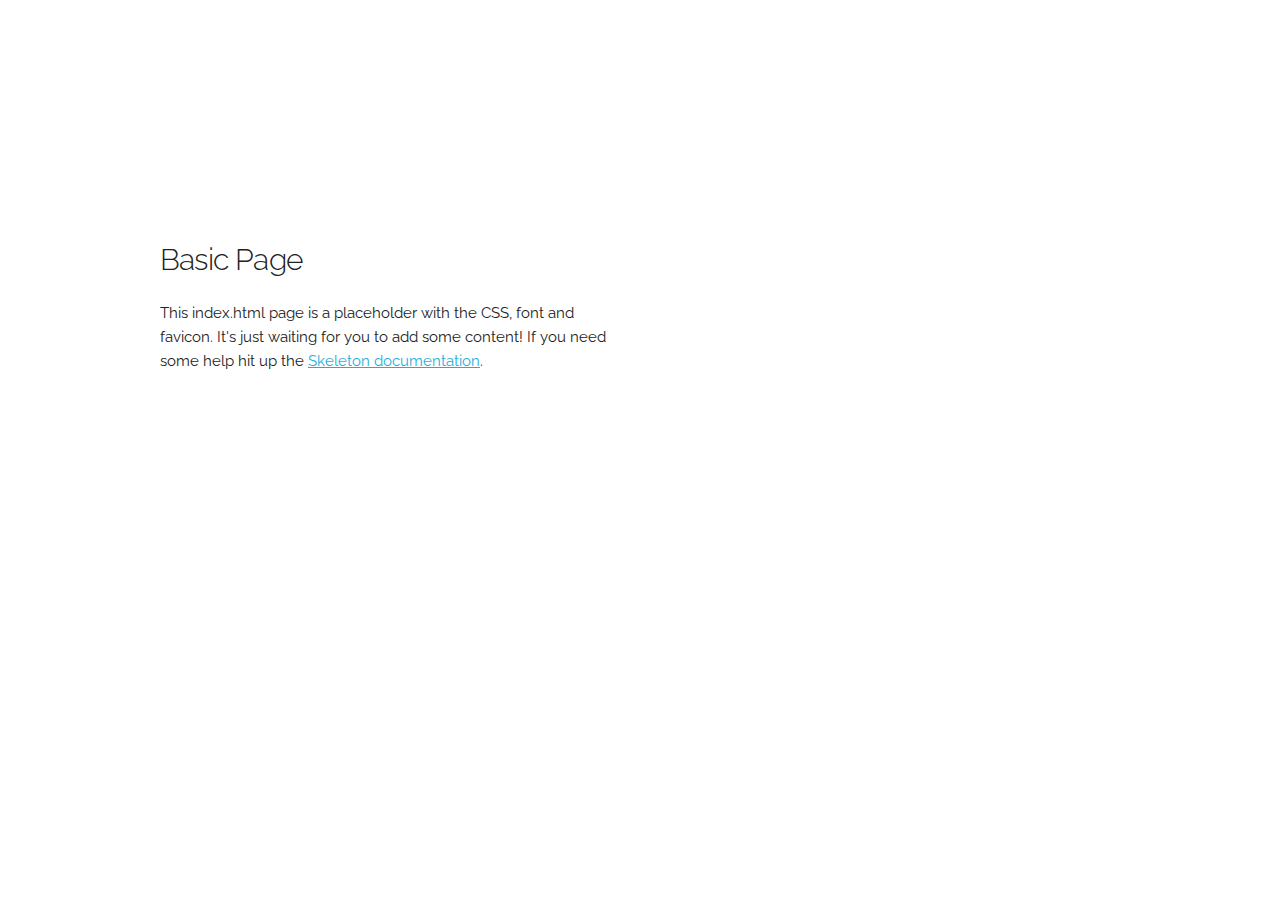
==== index.html @ a952b7f7 "first commit" ====
<!DOCTYPE html>
<html lang="en">
<head>

  <!-- Basic Page Needs
  –––––––––––––––––––––––––––––––––––––––––––––––––– -->
  <meta charset="utf-8">
  <title>Your page title here :)</title>
  <meta name="description" content="">
  <meta name="author" content="">

  <!-- Mobile Specific Metas
  –––––––––––––––––––––––––––––––––––––––––––––––––– -->
  <meta name="viewport" content="width=device-width, initial-scale=1">

  <!-- FONT
  –––––––––––––––––––––––––––––––––––––––––––––––––– -->
  <link href="//fonts.googleapis.com/css?family=Raleway:400,300,600" rel="stylesheet" type="text/css">

  <!-- CSS
  –––––––––––––––––––––––––––––––––––––––––––––––––– -->
  <link rel="stylesheet" href="css/normalize.css">
  <link rel="stylesheet" href="css/skeleton.css">

  <!-- Favicon
  –––––––––––––––––––––––––––––––––––––––––––––––––– -->
  <link rel="icon" type="image/png" href="images/favicon.png">

</head>
<body>

  <!-- Primary Page Layout
  –––––––––––––––––––––––––––––––––––––––––––––––––– -->
  <div class="container">
    <div class="row">
      <div class="one-half column" style="margin-top: 25%">
        <h4>Basic Page</h4>
        <p>This index.html page is a placeholder with the CSS, font and favicon. It's just waiting for you to add some content! If you need some help hit up the <a href="http://www.getskeleton.com">Skeleton documentation</a>.</p>
      </div>
    </div>
  </div>

<!-- End Document
  –––––––––––––––––––––––––––––––––––––––––––––––––– -->
</body>
</html>
---- css/skeleton.css ----
/*
* Skeleton V2.0.4
* Copyright 2014, Dave Gamache
* www.getskeleton.com
* Free to use under the MIT license.
* http://www.opensource.org/licenses/mit-license.php
* 12/29/2014
*/


/* Table of contents
––––––––––––––––––––––––––––––––––––––––––––––––––
- Grid
- Base Styles
- Typography
- Links
- Buttons
- Forms
- Lists
- Code
- Tables
- Spacing
- Utilities
- Clearing
- Media Queries
*/


/* Grid
–––––––––––––––––––––––––––––––––––––––––––––––––– */
.container {
  position: relative;
  width: 100%;
  max-width: 960px;
  margin: 0 auto;
  padding: 0 20px;
  box-sizing: border-box; }
.column,
.columns {
  width: 100%;
  float: left;
  box-sizing: border-box; }

/* For devices larger than 400px */
@media (min-width: 400px) {
  .container {
    width: 85%;
    padding: 0; }
}

/* For devices larger than 550px */
@media (min-width: 550px) {
  .container {
    width: 80%; }
  .column,
  .columns {
    margin-left: 4%; }
  .column:first-child,
  .columns:first-child {
    margin-left: 0; }

  .one.column,
  .one.columns                    { width: 4.66666666667%; }
  .two.columns                    { width: 13.3333333333%; }
  .three.columns                  { width: 22%;            }
  .four.columns                   { width: 30.6666666667%; }
  .five.columns                   { width: 39.3333333333%; }
  .six.columns                    { width: 48%;            }
  .seven.columns                  { width: 56.6666666667%; }
  .eight.columns                  { width: 65.3333333333%; }
  .nine.columns                   { width: 74.0%;          }
  .ten.columns                    { width: 82.6666666667%; }
  .eleven.columns                 { width: 91.3333333333%; }
  .twelve.columns                 { width: 100%; margin-left: 0; }

  .one-third.column               { width: 30.6666666667%; }
  .two-thirds.column              { width: 65.3333333333%; }

  .one-half.column                { width: 48%; }

  /* Offsets */
  .offset-by-one.column,
  .offset-by-one.columns          { margin-left: 8.66666666667%; }
  .offset-by-two.column,
  .offset-by-two.columns          { margin-left: 17.3333333333%; }
  .offset-by-three.column,
  .offset-by-three.columns        { margin-left: 26%;            }
  .offset-by-four.column,
  .offset-by-four.columns         { margin-left: 34.6666666667%; }
  .offset-by-five.column,
  .offset-by-five.columns         { margin-left: 43.3333333333%; }
  .offset-by-six.column,
  .offset-by-six.columns          { margin-left: 52%;            }
  .offset-by-seven.column,
  .offset-by-seven.columns        { margin-left: 60.6666666667%; }
  .offset-by-eight.column,
  .offset-by-eight.columns        { margin-left: 69.3333333333%; }
  .offset-by-nine.column,
  .offset-by-nine.columns         { margin-left: 78.0%;          }
  .offset-by-ten.column,
  .offset-by-ten.columns          { margin-left: 86.6666666667%; }
  .offset-by-eleven.column,
  .offset-by-eleven.columns       { margin-left: 95.3333333333%; }

  .offset-by-one-third.column,
  .offset-by-one-third.columns    { margin-left: 34.6666666667%; }
  .offset-by-two-thirds.column,
  .offset-by-two-thirds.columns   { margin-left: 69.3333333333%; }

  .offset-by-one-half.column,
  .offset-by-one-half.columns     { margin-left: 52%; }

}


/* Base Styles
–––––––––––––––––––––––––––––––––––––––––––––––––– */
/* NOTE
html is set to 62.5% so that all the REM measurements throughout Skeleton
are based on 10px sizing. So basically 1.5rem = 15px :) */
html {
  font-size: 62.5%; }
body {
  font-size: 1.5em; /* currently ems cause chrome bug misinterpreting rems on body element */
  line-height: 1.6;
  font-weight: 400;
  font-family: "Raleway", "HelveticaNeue", "Helvetica Neue", Helvetica, Arial, sans-serif;
  color: #222; }


/* Typography
–––––––––––––––––––––––––––––––––––––––––––––––––– */
h1, h2, h3, h4, h5, h6 {
  margin-top: 0;
  margin-bottom: 2rem;
  font-weight: 300; }
h1 { font-size: 4.0rem; line-height: 1.2;  letter-spacing: -.1rem;}
h2 { font-size: 3.6rem; line-height: 1.25; letter-spacing: -.1rem; }
h3 { font-size: 3.0rem; line-height: 1.3;  letter-spacing: -.1rem; }
h4 { font-size: 2.4rem; line-height: 1.35; letter-spacing: -.08rem; }
h5 { font-size: 1.8rem; line-height: 1.5;  letter-spacing: -.05rem; }
h6 { font-size: 1.5rem; line-height: 1.6;  letter-spacing: 0; }

/* Larger than phablet */
@media (min-width: 550px) {
  h1 { font-size: 5.0rem; }
  h2 { font-size: 4.2rem; }
  h3 { font-size: 3.6rem; }
  h4 { font-size: 3.0rem; }
  h5 { font-size: 2.4rem; }
  h6 { font-size: 1.5rem; }
}

p {
  margin-top: 0; }


/* Links
–––––––––––––––––––––––––––––––––––––––––––––––––– */
a {
  color: #1EAEDB; }
a:hover {
  color: #0FA0CE; }


/* Buttons
–––––––––––––––––––––––––––––––––––––––––––––––––– */
.button,
button,
input[type="submit"],
input[type="reset"],
input[type="button"] {
  display: inline-block;
  height: 38px;
  padding: 0 30px;
  color: #555;
  text-align: center;
  font-size: 11px;
  font-weight: 600;
  line-height: 38px;
  letter-spacing: .1rem;
  text-transform: uppercase;
  text-decoration: none;
  white-space: nowrap;
  background-color: transparent;
  border-radius: 4px;
  border: 1px solid #bbb;
  cursor: pointer;
  box-sizing: border-box; }
.button:hover,
button:hover,
input[type="submit"]:hover,
input[type="reset"]:hover,
input[type="button"]:hover,
.button:focus,
button:focus,
input[type="submit"]:focus,
input[type="reset"]:focus,
input[type="button"]:focus {
  color: #333;
  border-color: #888;
  outline: 0; }
.button.button-primary,
button.button-primary,
input[type="submit"].button-primary,
input[type="reset"].button-primary,
input[type="button"].button-primary {
  color: #FFF;
  background-color: #33C3F0;
  border-color: #33C3F0; }
.button.button-primary:hover,
button.button-primary:hover,
input[type="submit"].button-primary:hover,
input[type="reset"].button-primary:hover,
input[type="button"].button-primary:hover,
.button.button-primary:focus,
button.button-primary:focus,
input[type="submit"].button-primary:focus,
input[type="reset"].button-primary:focus,
input[type="button"].button-primary:focus {
  color: #FFF;
  background-color: #1EAEDB;
  border-color: #1EAEDB; }


/* Forms
–––––––––––––––––––––––––––––––––––––––––––––––––– */
input[type="email"],
input[type="number"],
input[type="search"],
input[type="text"],
input[type="tel"],
input[type="url"],
input[type="password"],
textarea,
select {
  height: 38px;
  padding: 6px 10px; /* The 6px vertically centers text on FF, ignored by Webkit */
  background-color: #fff;
  border: 1px solid #D1D1D1;
  border-radius: 4px;
  box-shadow: none;
  box-sizing: border-box; }
/* Removes awkward default styles on some inputs for iOS */
input[type="email"],
input[type="number"],
input[type="search"],
input[type="text"],
input[type="tel"],
input[type="url"],
input[type="password"],
textarea {
  -webkit-appearance: none;
     -moz-appearance: none;
          appearance: none; }
textarea {
  min-height: 65px;
  padding-top: 6px;
  padding-bottom: 6px; }
input[type="email"]:focus,
input[type="number"]:focus,
input[type="search"]:focus,
input[type="text"]:focus,
input[type="tel"]:focus,
input[type="url"]:focus,
input[type="password"]:focus,
textarea:focus,
select:focus {
  border: 1px solid #33C3F0;
  outline: 0; }
label,
legend {
  display: block;
  margin-bottom: .5rem;
  font-weight: 600; }
fieldset {
  padding: 0;
  border-width: 0; }
input[type="checkbox"],
input[type="radio"] {
  display: inline; }
label > .label-body {
  display: inline-block;
  margin-left: .5rem;
  font-weight: normal; }


/* Lists
–––––––––––––––––––––––––––––––––––––––––––––––––– */
ul {
  list-style: circle inside; }
ol {
  list-style: decimal inside; }
ol, ul {
  padding-left: 0;
  margin-top: 0; }
ul ul,
ul ol,
ol ol,
ol ul {
  margin: 1.5rem 0 1.5rem 3rem;
  font-size: 90%; }
li {
  margin-bottom: 1rem; }


/* Code
–––––––––––––––––––––––––––––––––––––––––––––––––– */
code {
  padding: .2rem .5rem;
  margin: 0 .2rem;
  font-size: 90%;
  white-space: nowrap;
  background: #F1F1F1;
  border: 1px solid #E1E1E1;
  border-radius: 4px; }
pre > code {
  display: block;
  padding: 1rem 1.5rem;
  white-space: pre; }


/* Tables
–––––––––––––––––––––––––––––––––––––––––––––––––– */
th,
td {
  padding: 12px 15px;
  text-align: left;
  border-bottom: 1px solid #E1E1E1; }
th:first-child,
td:first-child {
  padding-left: 0; }
th:last-child,
td:last-child {
  padding-right: 0; }


/* Spacing
–––––––––––––––––––––––––––––––––––––––––––––––––– */
button,
.button {
  margin-bottom: 1rem; }
input,
textarea,
select,
fieldset {
  margin-bottom: 1.5rem; }
pre,
blockquote,
dl,
figure,
table,
p,
ul,
ol,
form {
  margin-bottom: 2.5rem; }


/* Utilities
–––––––––––––––––––––––––––––––––––––––––––––––––– */
.u-full-width {
  width: 100%;
  box-sizing: border-box; }
.u-max-full-width {
  max-width: 100%;
  box-sizing: border-box; }
.u-pull-right {
  float: right; }
.u-pull-left {
  float: left; }


/* Misc
–––––––––––––––––––––––––––––––––––––––––––––––––– */
hr {
  margin-top: 3rem;
  margin-bottom: 3.5rem;
  border-width: 0;
  border-top: 1px solid #E1E1E1; }


/* Clearing
–––––––––––––––––––––––––––––––––––––––––––––––––– */

/* Self Clearing Goodness */
.container:after,
.row:after,
.u-cf {
  content: "";
  display: table;
  clear: both; }


/* Media Queries
–––––––––––––––––––––––––––––––––––––––––––––––––– */
/*
Note: The best way to structure the use of media queries is to create the queries
near the relevant code. For example, if you wanted to change the styles for buttons
on small devices, paste the mobile query code up in the buttons section and style it
there.
*/


/* Larger than mobile */
@media (min-width: 400px) {}

/* Larger than phablet (also point when grid becomes active) */
@media (min-width: 550px) {}

/* Larger than tablet */
@media (min-width: 750px) {}

/* Larger than desktop */
@media (min-width: 1000px) {}

/* Larger than Desktop HD */
@media (min-width: 1200px) {}
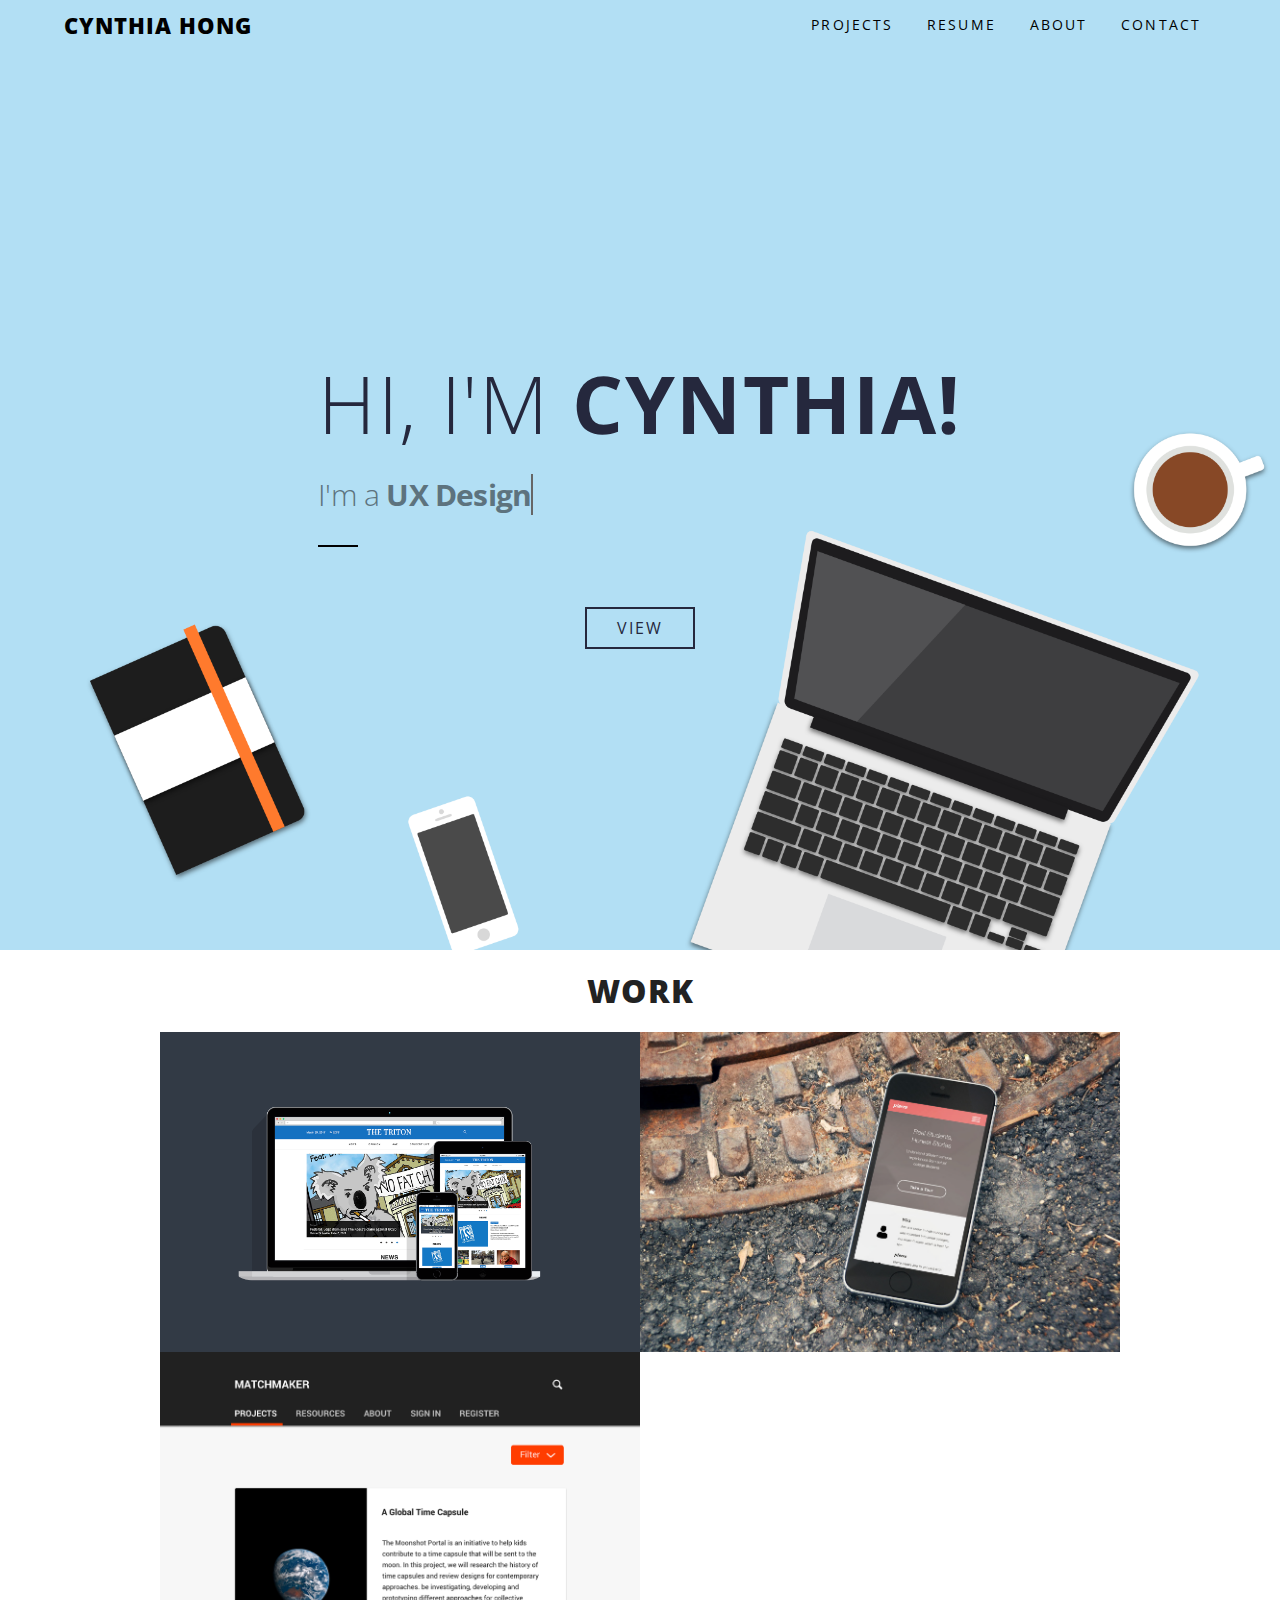
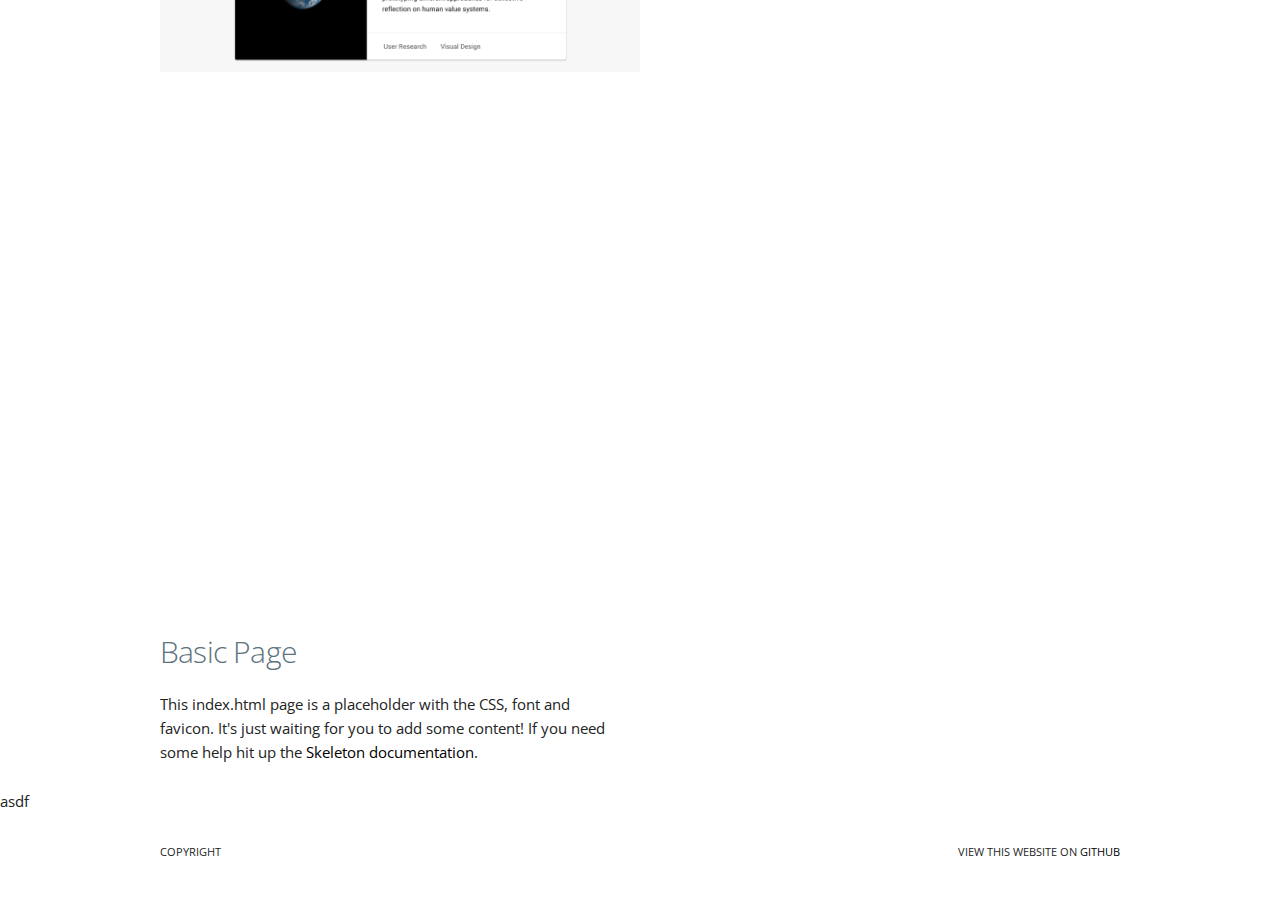
==== commit 611f4cc5: "added background image" ====
--- a/index.html
+++ b/index.html
@@ -1,36 +1,51 @@
 <!DOCTYPE html>
 <html lang="en">
 <head>
-
-  <!-- Basic Page Needs
-  –––––––––––––––––––––––––––––––––––––––––––––––––– -->
   <meta charset="utf-8">
-  <title>Your page title here :)</title>
-  <meta name="description" content="">
-  <meta name="author" content="">
-
-  <!-- Mobile Specific Metas
-  –––––––––––––––––––––––––––––––––––––––––––––––––– -->
+  <title>Cynthia Hong | UX Designer</title>
   <meta name="viewport" content="width=device-width, initial-scale=1">
-
-  <!-- FONT
-  –––––––––––––––––––––––––––––––––––––––––––––––––– -->
-  <link href="//fonts.googleapis.com/css?family=Raleway:400,300,600" rel="stylesheet" type="text/css">
-
-  <!-- CSS
-  –––––––––––––––––––––––––––––––––––––––––––––––––– -->
-  <link rel="stylesheet" href="css/normalize.css">
-  <link rel="stylesheet" href="css/skeleton.css">
-
-  <!-- Favicon
-  –––––––––––––––––––––––––––––––––––––––––––––––––– -->
-  <link rel="icon" type="image/png" href="images/favicon.png">
+  <link href="https://fonts.googleapis.com/css?family=Open+Sans|Source+Sans+Pro" rel="stylesheet">
+  <link rel="stylesheet" href="/css/normalize.css">
+  <link rel="stylesheet" href="/css/skeleton.css">
+  <link rel="stylesheet" href="/css/index.css">
+  <link rel="stylesheet" href="/css/grid.css">
+  <link rel="icon" type="image/png" href="../images/favicon.png">
 
 </head>
 <body>
 
-  <!-- Primary Page Layout
-  –––––––––––––––––––––––––––––––––––––––––––––––––– -->
+  <div class="background-home">
+  <div id="navbar"></div>
+<header>
+  <div class="hero fadeInDown">
+  <h3 class="name">HI, I'M <strong>CYNTHIA!</strong> </h3>
+    <h4> I'm a <strong>
+  <span
+     class="txt-rotate"
+     data-period="2000"
+     data-rotate='[ "UX Designer.", "Cognitive Science w/ HCI major.", "dog enthusiast." ]'></span></h4> </strong>
+     <hr>
+     <center>
+     <a href="#work" class="button"> View </a>
+   </center>
+</header>
+</div>
+
+</div>
+<div class="container">
+<h3 class="page-title work" id="work">
+  Work
+</h3>
+
+<ul>
+  <li><p>The Triton</p></li>
+  <li><p>Pierre </p></li>
+  <li><p>Moonshot</p></li>
+  <li><p>Mobile Playlist Management</p></li>
+  <li><p>Visual Design</p></li>
+</ul>
+</div>
+
   <div class="container">
     <div class="row">
       <div class="one-half column" style="margin-top: 25%">
@@ -39,8 +54,13 @@
       </div>
     </div>
   </div>
-
+<div class="text">
+  asdf
+</div>
+<div id="footer"></div>
 <!-- End Document
   –––––––––––––––––––––––––––––––––––––––––––––––––– -->
+  <script src="https://ajax.googleapis.com/ajax/libs/jquery/3.1.1/jquery.min.js"></script>
+  <script type="text/javascript" src="js/index.js"></script>
 </body>
 </html>
--- a/css/skeleton.css
+++ b/css/skeleton.css
@@ -157,10 +157,10 @@
 
 /* Links
 –––––––––––––––––––––––––––––––––––––––––––––––––– */
-a {
+/*a {
   color: #1EAEDB; }
 a:hover {
-  color: #0FA0CE; }
+  color: #0FA0CE; } */
 
 
 /* Buttons
@@ -366,7 +366,7 @@
   max-width: 100%;
   box-sizing: border-box; }
 .u-pull-right {
-  float: right; }
+  float: right; list-style: none;}
 .u-pull-left {
   float: left; }
 
--- a/css/index.css
+++ b/css/index.css
@@ -0,0 +1,300 @@
+/*@font-face {
+  font-family: 'Futura';
+  src:
+       url('Futura.ttf')  format('truetype');
+} */
+@import url('https://fonts.googleapis.com/css?family=Open+Sans:300,400,800');
+
+nav, h3, h4, footer, body, html{/*
+  font-family: 'Futura'; */
+  font-family: 'Open Sans', sans-serif;
+}
+
+p{
+  font-family: 'Open Sans', sans-serif;
+}
+
+#logo{
+  font-size: 22px;
+  letter-spacing: 1px;
+  text-transform: uppercase;
+  text-decoration: none;
+  float: left;
+  margin:0;
+  display: table;
+  font-weight: 800;
+}
+
+nav {
+  width: 100%;
+  height: 50px;
+  padding: 0 5%;
+  box-sizing: border-box;
+}
+
+nav::after {
+  content: '';
+  position: absolute;
+  bottom: 0;
+  left: 0;
+  right: 0;
+  height: 0.5em;
+  z-index: 1;
+  -webkit-transition: all 0.3s ease-in-out;
+  transition: all 0.3s ease-in-out;
+}
+
+@media only screen and (max-width: 640px) {
+  nav {
+    padding: 0 5%;
+  }
+}
+nav #logo {
+  float: left;
+  line-height: 50px;
+}
+nav #nav-container {
+  text-align: right;
+}
+
+@media only screen and (max-width: 640px) {
+  nav #nav-container {
+    position: absolute;
+    max-height: 0px;
+    overflow: hidden;
+    left: 0;
+    top: 50px;
+    width: 100%;
+    -webkit-transition: max-height 0.2s ease-in-out;
+    transition: max-height 0.2s ease-in-out;
+  }
+}
+nav #nav-container a {
+  margin-top: 10px;
+  line-height: 30px;
+  -webkit-transition: all 100ms ease-in-out;
+  transition: all 100ms ease-in-out;
+  display: inline-block;
+  width: auto;
+  margin: 10px 15px;
+  color: black;
+  cursor: pointer;
+  font-size: 14px;
+  letter-spacing: 0.15em;
+}
+
+nav #nav-toggle {
+  float: right;
+  display: none;
+  line-height: 50px;
+  cursor: pointer;
+}
+@media only screen and (max-width: 767px) {
+  nav #nav-toggle {
+    display: block;
+  }
+}
+
+h1,h2 {
+  font-weight: 200;
+  margin: 0.4em 0;
+}
+
+h1 { font-size: 3.5em;
+}
+
+h3.name{
+  font-size: 80px;
+  letter-spacing: 0.02em;
+  color: #25283D;
+}
+
+h3.page-title{
+  letter-spacing: 1px;
+  text-transform: uppercase;
+  text-align: center;
+  font: 32px/42px 'Open Sans', sans-serif;
+  font-weight: 800;
+  margin: 2rem;
+}
+
+h4{
+  color: #5D737E;
+}
+
+.background-home{/*
+  background-image: url("../images/lake.jpg"); */
+  background-image: url("../images/Workspace.png");
+  width: 100%;
+  background-color: #b2dff4;
+  background-size: cover;
+  background-position: 50% 50%;
+}
+
+header {
+  z-index: -99;
+  height: 100vh;/*
+  background-image: url("../images/lake.jpg"); */
+  width: 100%;
+/*  background-color: #00c4cc; */
+  background-size: cover;
+  background-position: 50% 50%;
+  display: -webkit-box;
+  display: -ms-flexbox;
+  display: flex;
+  -webkit-box-orient: vertical;
+  -webkit-box-direction: normal;
+      -ms-flex-direction: column;
+          flex-direction: column;
+  -webkit-box-pack: center;
+      -ms-flex-pack: center;
+          justify-content: center;
+  -webkit-box-align: center;
+      -ms-flex-align: center;
+          align-items: center;
+}
+
+footer{
+  /*
+  background-color: #14171a; */
+  width: 100%;
+  height: 30px;
+  font-size: 11px;
+  text-transform: uppercase;
+  padding-top: 30px;
+  padding-bottom: 30px;
+}
+
+.view-portfolio{
+  float: right;
+}
+
+hr{
+  margin-bottom: 6rem;
+    border-width: 0;
+    border-top: 2px solid #000;
+    width: 40px;
+    text-align: left;
+    margin-left: 0;
+}
+
+.hero{
+  padding: 0 5%;
+}
+
+/* animation for hover links from http://tobiasahlin.com/blog/css-trick-animating-link-underlines/ */
+a {
+  position: relative;
+  color: #000;
+  text-decoration: none;
+  cursor: pointer;
+}
+
+a:hover {
+  color: #000;
+}
+
+.underline:before {
+  line-height: 30px;
+  content: "";
+  position: absolute;
+  width: 100%;
+  height: 2px;
+  bottom: 0;
+  background-color: #000;
+  visibility: hidden;
+  -webkit-transform: scaleX(0);
+  transform: scaleX(0);
+  -webkit-transition: all 0.3s ease-in-out 0s;
+  transition: all 0.3s ease-in-out 0s;
+}
+
+.underline:hover:before {
+  visibility: visible;
+  -webkit-transform: scaleX(1);
+  transform: scaleX(1);
+}
+
+
+a.back-to-top {
+	display: none;
+	width: 60px;
+	height: 60px;
+	text-indent: -9999px;
+	position: fixed;
+	z-index: 999;
+	right: 20px;
+	bottom: 20px;
+	background: url("../images/up-arrow.svg") no-repeat center 43%;
+
+}
+
+@keyframes fadeIn {
+  from {
+    opacity: 0;
+  }
+
+  to {
+    opacity: 1;
+  }
+}
+
+.fadeIn {
+  -webkit-animation-name: fadeIn;
+  animation-name: fadeIn;
+}
+
+@-webkit-keyframes fadeInDown {
+  from {
+    opacity: 0;
+    -webkit-transform: translate3d(0, -100%, 0);
+    transform: translate3d(0, -100%, 0);
+  }
+
+  to {
+    opacity: 1;
+    -webkit-transform: none;
+    transform: none;
+  }
+}
+
+@keyframes fadeInDown {
+  from {
+    opacity: 0;
+    -webkit-transform: translate3d(0, -100%, 0);
+    transform: translate3d(0, -100%, 0);
+  }
+
+  to {
+    opacity: 1;
+    -webkit-transform: none;
+    transform: none;
+  }
+}
+
+.fadeInDown {
+  -webkit-animation-name: fadeInDown;
+  animation-name: fadeInDown;
+}
+
+.button{
+  font-size: 16px;
+  border: 2px solid #25283D;
+  background-color: transparent !important;
+  color: #25283D;
+  border-radius: 0px;
+  text-transform: uppercase;
+  margin: 0px;
+  font-weight: 400;
+  letter-spacing: 2px;
+  transition: 0.1s background-color linear, 0.1s color linear;
+  display: inline-block;
+  width: auto;
+  height: auto;
+}
+
+.button:hover{
+  background-color: #25283D !important;
+  color: white;
+  border-color: #25283D;
+}
--- a/css/grid.css
+++ b/css/grid.css
@@ -0,0 +1,84 @@
+/** http://codepen.io/mahirshah/pen/GvCqe
+ * Simple mixin for absolute positioning
+ */
+/**
+ * Mixin that makes the overlay happen and displays the inner p tag
+ */
+ul > li {
+  background-size: cover;
+  background-position: center;
+  position: relative;
+}
+ul > li > p {
+  opacity: 0;
+  width: 100%;
+  text-align: center;
+  z-index: 5;
+  -webkit-transition: all 0.5s;
+  transition: all 0.5s;
+  font-size: 1px;
+  color: #FFF;
+  line-height: 1.5em;
+  margin-top: -0.75em;
+  position: absolute;
+  top: 50%;
+  left: 0;
+}
+ul > li:after {
+  content: '';
+  opacity: 0;
+  background: -webkit-linear-gradient(rgba(153,153,153, 0.8), rgba(0,0,0, 0.8));
+
+  width: 100%;
+  height: 100%;
+  z-index: 1;
+  position: absolute;
+  top: 0;
+  left: 0;
+  -webkit-transition: all 0.5s;
+  transition: all 0.5s;
+}
+ul > li:hover > p, ul > li:hover:after {
+  font-size: 1.5em;
+  opacity: 1;
+  cursor: pointer;
+}
+
+html, body {
+  height: 100%;
+  width: 100%;
+}
+
+ul {
+  font-family: Helvetica;
+  height: 100%;
+  width: 100%;
+}
+
+li {
+  float: left;
+  padding-bottom: 33.3333%;
+  width: 50%;
+  list-style: none;
+  margin: 0px !important;
+}
+
+ul > li:nth-child(1) {
+  background-image: url(../images/The_Triton.png);
+}
+
+ul > li:nth-child(2) {
+  background-image: url(../images/Pierre.jpg);
+}
+
+ul > li:nth-child(3) {
+  background-image: url(../images/Moonshot.png);
+}
+
+ul > li:nth-child(4) {
+  background-image: url(../images/cogs187a.png);
+}
+
+ul > li:nth-child(5) {
+  background-image: url(../images/paintbrush.png);
+}
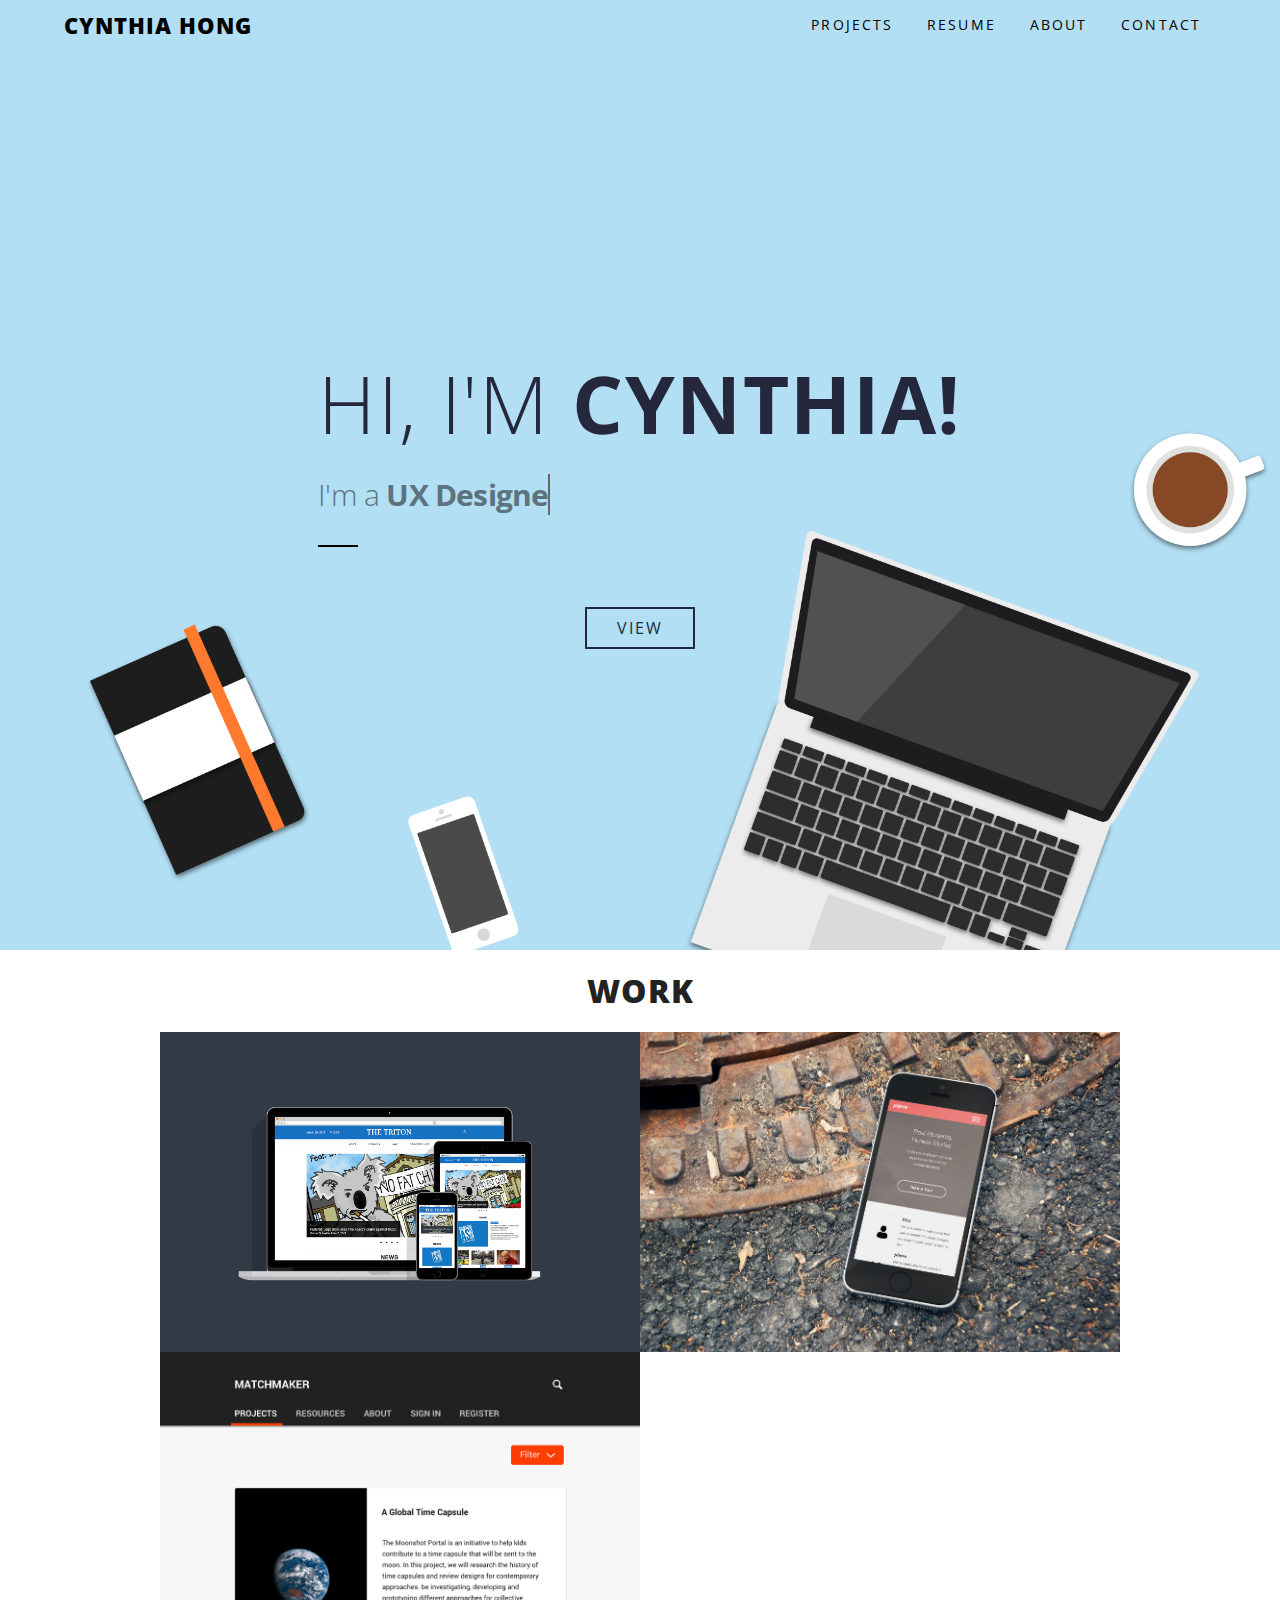
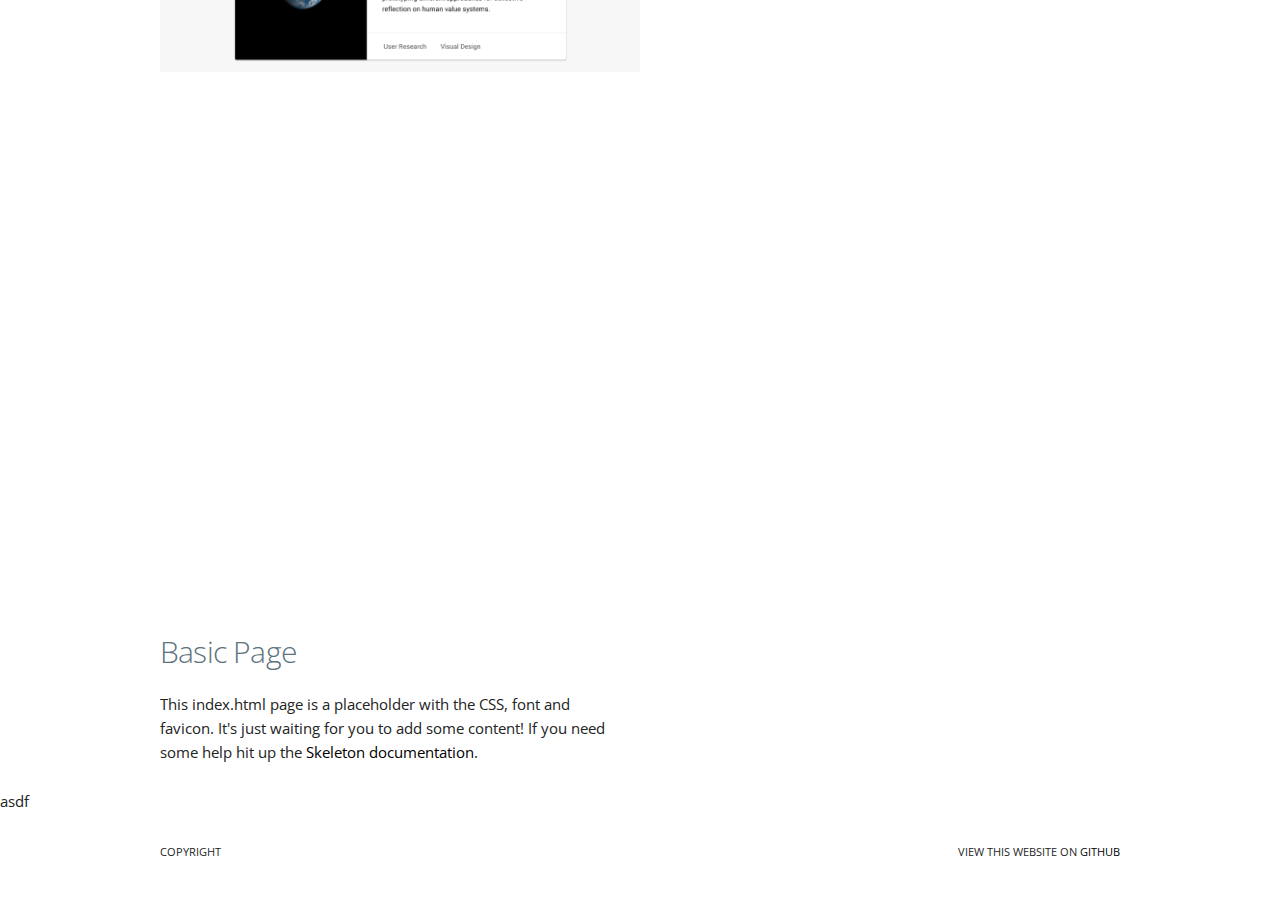
==== commit c3eb8ac9: "fixed css" ====
--- a/index.html
+++ b/index.html
@@ -5,10 +5,10 @@
   <title>Cynthia Hong | UX Designer</title>
   <meta name="viewport" content="width=device-width, initial-scale=1">
   <link href="https://fonts.googleapis.com/css?family=Open+Sans|Source+Sans+Pro" rel="stylesheet">
-  <link rel="stylesheet" href="/css/normalize.css">
-  <link rel="stylesheet" href="/css/skeleton.css">
-  <link rel="stylesheet" href="/css/index.css">
-  <link rel="stylesheet" href="/css/grid.css">
+  <link rel="stylesheet" href="css/normalize.css">
+  <link rel="stylesheet" href="css/skeleton.css">
+  <link rel="stylesheet" href="css/index.css">
+  <link rel="stylesheet" href="css/grid.css">
   <link rel="icon" type="image/png" href="../images/favicon.png">
 
 </head>
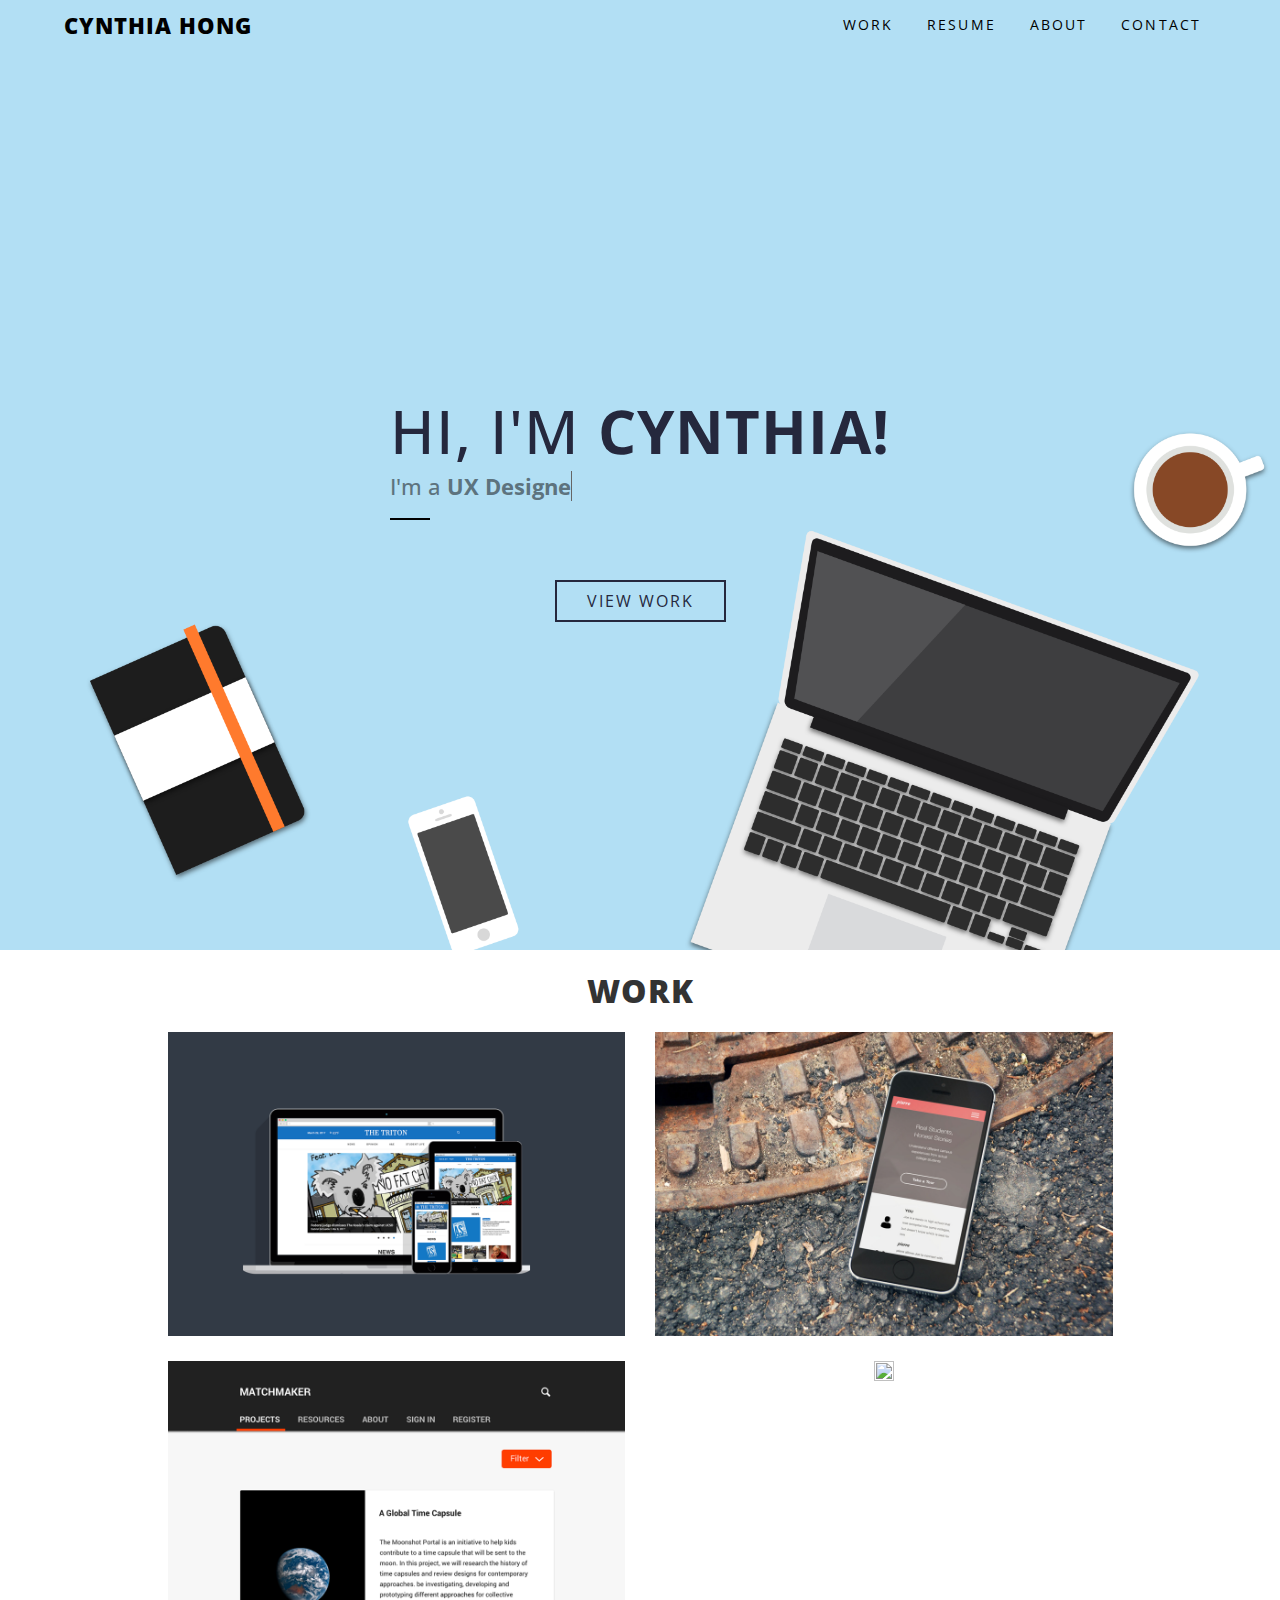
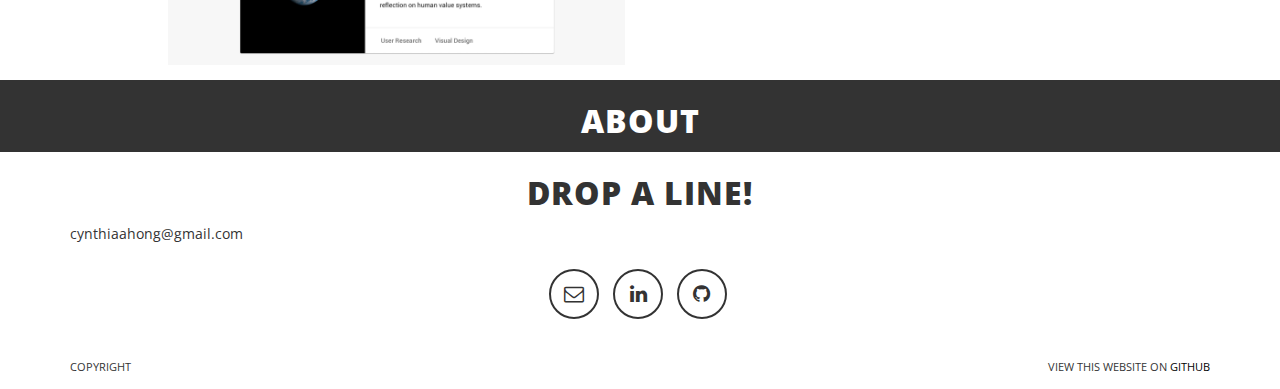
==== commit 722bd349: "added projects to home page" ====
--- a/index.html
+++ b/index.html
@@ -1,66 +1,174 @@
 <!DOCTYPE html>
 <html lang="en">
+
 <head>
-  <meta charset="utf-8">
-  <title>Cynthia Hong | UX Designer</title>
-  <meta name="viewport" content="width=device-width, initial-scale=1">
-  <link href="https://fonts.googleapis.com/css?family=Open+Sans|Source+Sans+Pro" rel="stylesheet">
-  <link rel="stylesheet" href="css/normalize.css">
-  <link rel="stylesheet" href="css/skeleton.css">
-  <link rel="stylesheet" href="css/index.css">
-  <link rel="stylesheet" href="css/grid.css">
-  <link rel="icon" type="image/png" href="../images/favicon.png">
+    <meta charset="utf-8">
+    <title>Cynthia Hong | UX Designer</title>
+    <meta name="viewport" content="width=device-width, initial-scale=1">
+    <link href="https://fonts.googleapis.com/css?family=Open+Sans|Source+Sans+Pro" rel="stylesheet">
+    <link rel="stylesheet" href="../css/normalize.css">
+    <!--
+  <link rel="stylesheet" href="css/skeleton.css"> -->
+    <link rel="stylesheet" href="https://maxcdn.bootstrapcdn.com/bootstrap/3.3.7/css/bootstrap.min.css">
+    <link rel="stylesheet" href="css/index.css">
+    <link rel="stylesheet" href="css/grid.css">
+    <link rel="stylesheet" href="css/animate.css">
+    <link rel="icon" type="image/png" href="../images/favicon.png">
+    <link rel="stylesheet" href="https://maxcdn.bootstrapcdn.com/font-awesome/4.3.0/css/font-awesome.min.css">
 
 </head>
+
 <body>
 
-  <div class="background-home">
-  <div id="navbar"></div>
-<header>
-  <div class="hero fadeInDown">
-  <h3 class="name">HI, I'M <strong>CYNTHIA!</strong> </h3>
-    <h4> I'm a <strong>
+    <div class="background-home">
+        <div id="navbar"></div>
+        <header id="head">
+            <div class="hero fadeInDown">
+                <h3 class="name">HI, I'M <strong>CYNTHIA!</strong> </h3>
+                <h4> I'm a <strong>
   <span
      class="txt-rotate"
      data-period="2000"
      data-rotate='[ "UX Designer.", "Cognitive Science w/ HCI major.", "dog enthusiast." ]'></span></h4> </strong>
-     <hr>
-     <center>
-     <a href="#work" class="button"> View </a>
-   </center>
-</header>
-</div>
+                <hr>
+                <center>
+                    <a href="#work" class="button"> View Work</a>
+                </center>
+        </header>
+        </div>
 
-</div>
-<div class="container">
-<h3 class="page-title work" id="work">
-  Work
-</h3>
-
+    </div>
+    <div class="container">
+        <div class="work">
+            <h3 class="page-title" id="work">
+              Work
+            </h3>
+            <!--
 <ul>
-  <li><p>The Triton</p></li>
+  <a href="/pages/thetriton.html"><li><p>The Triton</p></li></a>
   <li><p>Pierre </p></li>
   <li><p>Moonshot</p></li>
   <li><p>Mobile Playlist Management</p></li>
   <li><p>Visual Design</p></li>
-</ul>
-</div>
+</ul> -->
 
-  <div class="container">
-    <div class="row">
-      <div class="one-half column" style="margin-top: 25%">
-        <h4>Basic Page</h4>
-        <p>This index.html page is a placeholder with the CSS, font and favicon. It's just waiting for you to add some content! If you need some help hit up the <a href="http://www.getskeleton.com">Skeleton documentation</a>.</p>
-      </div>
+            <center>
+                <div class="row">
+                    <div class="col-sm-1"></div>
+                    <a href="/pages/thetriton.html">
+                        <div class="col-sm-5">
+                            <div class="hover-box">
+                                <img class="img-fluid" src="../images/The_Triton.png">
+                                <div class="caption">
+                                    <div class="caption-content">
+                                        The Triton
+                                    </div>
+                                </div>
+                            </div>
+                    </a>
+                    </div>
+                    <a href="#">
+                    <div class="col-sm-5">
+                      <div class="hover-box">
+                         <img class="img-fluid" src="../images/Pierre.png">
+                         <div class="caption">
+                           <div class="caption-content">
+                             Pierre
+                           </div>
+                         </div>
+                    </div>
+                  </div>
+                </a>
+                    <div class="col-sm-1"></div>
+                </div>
+                <div class="row">
+                  <div class="col-sm-1"></div>
+                  <a href="/pages/thetriton.html">
+                      <div class="col-sm-5">
+                          <div class="hover-box">
+                              <img class="img-fluid" src="../images/Moonshot.png">
+                              <div class="caption">
+                                  <div class="caption-content">
+                                      Moonshot
+                                  </div>
+                              </div>
+                          </div>
+                  </a>
+                  </div>
+                  <a href="#">
+                  <div class="col-sm-5">
+                    <div class="hover-box">
+                       <img class="img-fluid" src="../images/cogs187a.png">
+                       <div class="caption">
+                         <div class="caption-content">
+                           Mobile Playlist Management
+                         </div>
+                       </div>
+                  </div>
+                </div>
+              </a>
+                  <div class="col-sm-1"></div>
+              </div>
+
+
+
+        </center>
+
     </div>
-  </div>
-<div class="text">
-  asdf
-</div>
-<div id="footer"></div>
-<!-- End Document
+    </div>
+    <div class="about">
+        <div class="container">
+            <h3 class="page-title" id="about">
+  About
+</h3>
+
+
+        </div>
+    </div>
+
+    <div class="contact">
+        <div class="container">
+            <h3 class="page-title" id="contact">
+  Drop a line!
+</h3>
+            <p>
+                cynthiaahong@gmail.com
+                </br>
+
+                <center>
+                    <div class="row">
+                        <div class="col-md-12">
+                            <ul class="list-inline">
+                                <li>
+                                    <a href="#" class="btn-social btn-outline"><span class="sr-only">Email</span><i class="fa fa-envelope-o"></i></a>
+                                </li>
+                                <li>
+                                    <a href="#" class="btn-social btn-outline"><span class="sr-only">LinkedIn</span><i class="fa fa-fw fa-linkedin"></i></a>
+                                </li>
+                                <li>
+                                    <a href="#" class="btn-social btn-outline"><span class="sr-only">Github</span><i class="fa fa-github"></i></a>
+                            </ul>
+                </center>
+                </div>
+                </div>
+        </div>
+    </div>
+
+
+    </h3>
+
+
+    </div>
+    </div>
+
+
+
+
+    <div id="footer"></div>
+    <!-- End Document
   –––––––––––––––––––––––––––––––––––––––––––––––––– -->
-  <script src="https://ajax.googleapis.com/ajax/libs/jquery/3.1.1/jquery.min.js"></script>
-  <script type="text/javascript" src="js/index.js"></script>
+    <script src="https://ajax.googleapis.com/ajax/libs/jquery/3.1.1/jquery.min.js"></script>
+    <script type="text/javascript" src="js/index.js"></script>
 </body>
+
 </html>
--- a/css/index.css
+++ b/css/index.css
@@ -14,6 +14,11 @@
   font-family: 'Open Sans', sans-serif;
 }
 
+@media screen and (max-width:766px) {
+.grid{
+  display:none;
+}
+  }
 #logo{
   font-size: 22px;
   letter-spacing: 1px;
@@ -104,7 +109,7 @@
 }
 
 h3.name{
-  font-size: 80px;
+  font-size: 60px;
   letter-spacing: 0.02em;
   color: #25283D;
 }
@@ -115,11 +120,13 @@
   text-align: center;
   font: 32px/42px 'Open Sans', sans-serif;
   font-weight: 800;
-  margin: 2rem;
+  /*
+  margin: 2rem;*/
 }
 
 h4{
   color: #5D737E;
+  font-size: 22px;
 }
 
 .background-home{/*
@@ -192,6 +199,7 @@
 
 a:hover {
   color: #000;
+  text-decoration: none;
 }
 
 .underline:before {
@@ -223,10 +231,15 @@
 	text-indent: -9999px;
 	position: fixed;
 	z-index: 999;
-	right: 20px;
-	bottom: 20px;
+	right: 40px;
+	bottom: 40px;
 	background: url("../images/up-arrow.svg") no-repeat center 43%;
-
+  background-color: #25283D;
+  opacity: 0.8;
+}
+
+a.back-to-top:hover{
+  opacity: 1;
 }
 
 @keyframes fadeIn {
@@ -279,7 +292,7 @@
 
 .button{
   font-size: 16px;
-  border: 2px solid #25283D;
+  border: 2px solid #25283D !important;
   background-color: transparent !important;
   color: #25283D;
   border-radius: 0px;
@@ -291,6 +304,10 @@
   display: inline-block;
   width: auto;
   height: auto;
+  padding: 0 30px;
+  cursor: pointer;
+  box-sizing: border-box;
+    line-height: 38px;
 }
 
 .button:hover{
@@ -298,3 +315,212 @@
   color: white;
   border-color: #25283D;
 }
+
+.work{
+  position: relative;
+  height:100%;
+}
+
+.fixed{
+position: fixed;
+top: 0;
+left: 0;
+right: 0;
+width: 100%;
+background-color: #b2dff4;
+z-index: 10;
+}
+
+.fa{
+  padding:5px;
+}
+
+.nav-wrapper{
+  height: 50px;
+}
+
+.about{
+  background-color: #333;
+}
+
+#about{
+  color: white;
+}
+
+.img-fluid{
+  width:100%;
+  height:50%;
+  padding-top: 10px;
+  padding-bottom: 10px;
+}
+
+.col-sm-6{
+  padding: 0px;
+}
+
+.btn-outline {
+  color: #333;
+  font-size: 20px;
+  border: solid 2px white;
+  background: transparent;
+  transition: all 0.3s ease-in-out;
+  margin-top: 15px;
+}
+.btn-outline:hover,
+.btn-outline:focus,
+.btn-outline:active,
+.btn-outline.active {
+  color: white;
+  background: #333;
+  border: solid 2px #333;
+}
+.btn-primary {
+  color: white;
+  background-color: #2C3E50;
+  border-color: #2C3E50;
+  font-weight: 700;
+}
+.btn-primary:hover,
+.btn-primary:focus,
+.btn-primary:active,
+.btn-primary.active,
+.open .dropdown-toggle.btn-primary {
+  color: white;
+  background-color: #1a242f;
+  border-color: #161f29;
+}
+.btn-primary:active,
+.btn-primary.active,
+.open .dropdown-toggle.btn-primary {
+  background-image: none;
+}
+.btn-primary.disabled,
+.btn-primary[disabled],
+fieldset[disabled] .btn-primary,
+.btn-primary.disabled:hover,
+.btn-primary[disabled]:hover,
+fieldset[disabled] .btn-primary:hover,
+.btn-primary.disabled:focus,
+.btn-primary[disabled]:focus,
+fieldset[disabled] .btn-primary:focus,
+.btn-primary.disabled:active,
+.btn-primary[disabled]:active,
+fieldset[disabled] .btn-primary:active,
+.btn-primary.disabled.active,
+.btn-primary[disabled].active,
+fieldset[disabled] .btn-primary.active {
+  background-color: #2C3E50;
+  border-color: #2C3E50;
+}
+.btn-primary .badge {
+  color: #2C3E50;
+  background-color: white;
+}
+.btn-success {
+  color: white;
+  background-color: #18BC9C;
+  border-color: #18BC9C;
+  font-weight: 700;
+}
+.btn-success:hover,
+.btn-success:focus,
+.btn-success:active,
+.btn-success.active,
+.open .dropdown-toggle.btn-success {
+  color: white;
+  background-color: #128f76;
+  border-color: #11866f;
+}
+.btn-success:active,
+.btn-success.active,
+.open .dropdown-toggle.btn-success {
+  background-image: none;
+}
+.btn-success.disabled,
+.btn-success[disabled],
+fieldset[disabled] .btn-success,
+.btn-success.disabled:hover,
+.btn-success[disabled]:hover,
+fieldset[disabled] .btn-success:hover,
+.btn-success.disabled:focus,
+.btn-success[disabled]:focus,
+fieldset[disabled] .btn-success:focus,
+.btn-success.disabled:active,
+.btn-success[disabled]:active,
+fieldset[disabled] .btn-success:active,
+.btn-success.disabled.active,
+.btn-success[disabled].active,
+fieldset[disabled] .btn-success.active {
+  background-color: #18BC9C;
+  border-color: #18BC9C;
+}
+.btn-success .badge {
+  color: #18BC9C;
+  background-color: white;
+}
+.btn-social {
+  display: inline-block;
+  height: 50px;
+  width: 50px;
+  border: 2px solid #333;
+  border-radius: 100%;
+  text-align: center;
+  font-size: 20px;
+  line-height: 45px;
+}
+
+.hover-box,
+.hover-box * {
+	box-sizing: border-box;
+}
+.hover-box {
+	position: relative;
+	display: inline-block;
+	overflow: hidden;
+	max-width: 100%;
+	height: auto;
+}
+.hover-box img {
+	max-width: 100%;
+}
+.hover-box .img-fluid {
+	display: block;
+}
+.hover-box .caption{
+	opacity: 0;
+	position: absolute;
+	top: 10px;
+	left: 0;
+	right: 0;
+	bottom: 10px;
+	width: 100%;
+	background: rgba(0, 0, 0, 0.6);
+	color: #fff;
+	-moz-transition: all 0.4s ease-in-out 0s;
+	-webkit-transition: all 0.4s ease-in-out 0s;
+	-ms-transition: all 0.4s ease-in-out 0s;
+	transition: all 0.4s ease-in-out 0s;
+}
+.hover-box:hover .caption,
+.hover-box.active .caption {
+	opacity: 1;
+}
+.hover-box .caption-content {
+	text-align: center;
+	font-size: 18px;
+	display: inline-block;
+	position: absolute;
+	top: 50%;
+	left: 50%;
+	-moz-transform: translate(-50%, -50%);
+	-webkit-transform: translate(-50%, -50%);
+	-ms-transform: translate(-50%, -50%);
+	transform: translate(-50%, -50%);
+}
+.hover-box {
+	font-size: 15px;/*
+	display: none; */
+}
+.hover-box.active  {
+	display: block;
+}
--- a/css/grid.css
+++ b/css/grid.css
@@ -3,7 +3,7 @@
  */
 /**
  * Mixin that makes the overlay happen and displays the inner p tag
- */
+ 
 ul > li {
   background-size: cover;
   background-position: center;
